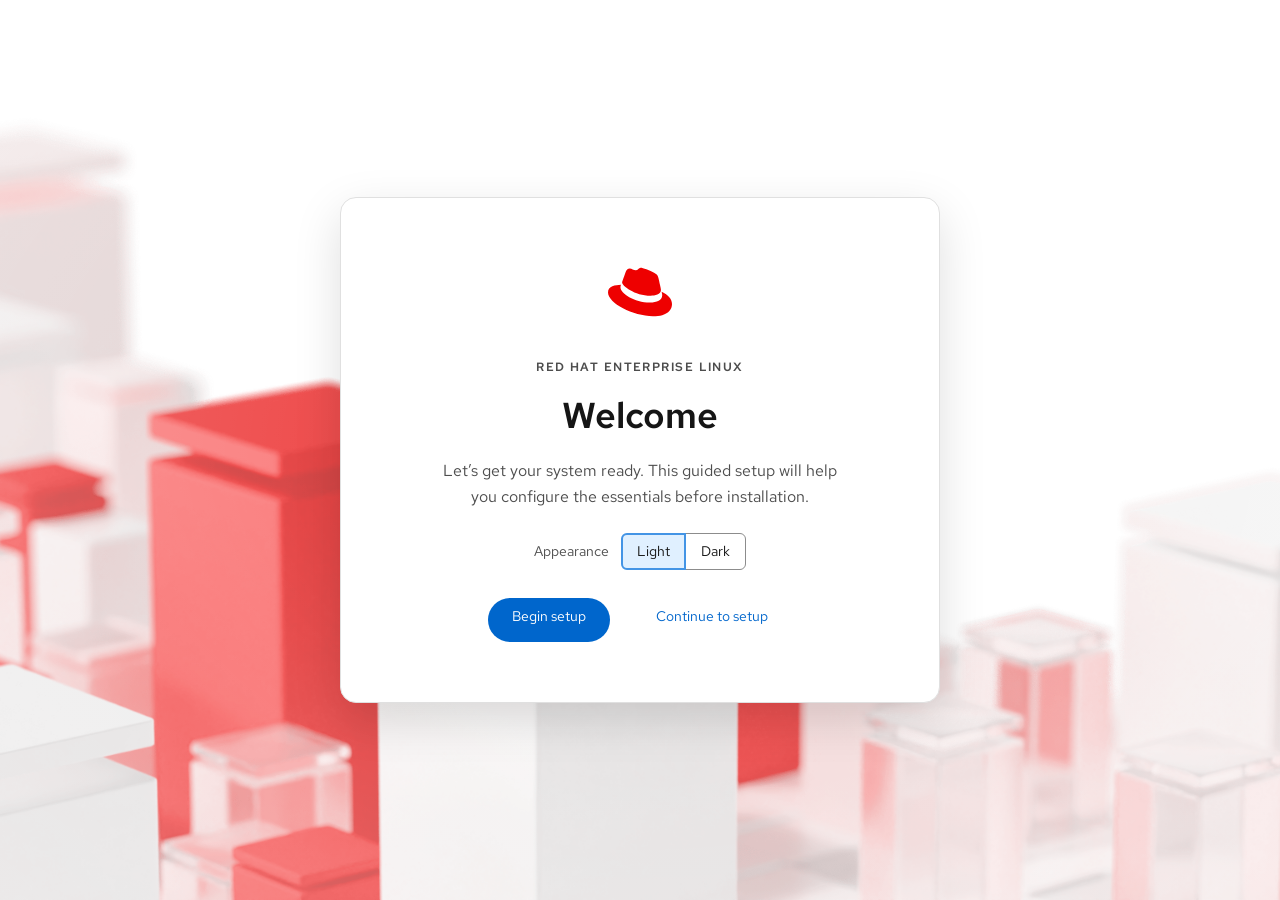
==== docs/index.html @ 62f46dc7 "Publish wizard from docs directory" ====
<!doctype html>
<html lang="en"><head><meta charset="utf-8"><meta name="viewport" content="width=device-width,initial-scale=1"><meta http-equiv="Content-Security-Policy" content="default-src 'self' data: blob:; connect-src 'none'; script-src 'self' 'unsafe-eval' 'unsafe-inline'; style-src 'self' 'unsafe-inline'; font-src 'self' data:; frame-src 'self'; form-action 'none'">
<title>Anaconda Web UI preview</title><link rel="stylesheet" href="./preview.css?v=layout-4"></head>
<body class="pf-m-redhat-font anaconda"><div id="app"></div><script src="./preview.js?v=wizard-nav-2"></script></body></html>
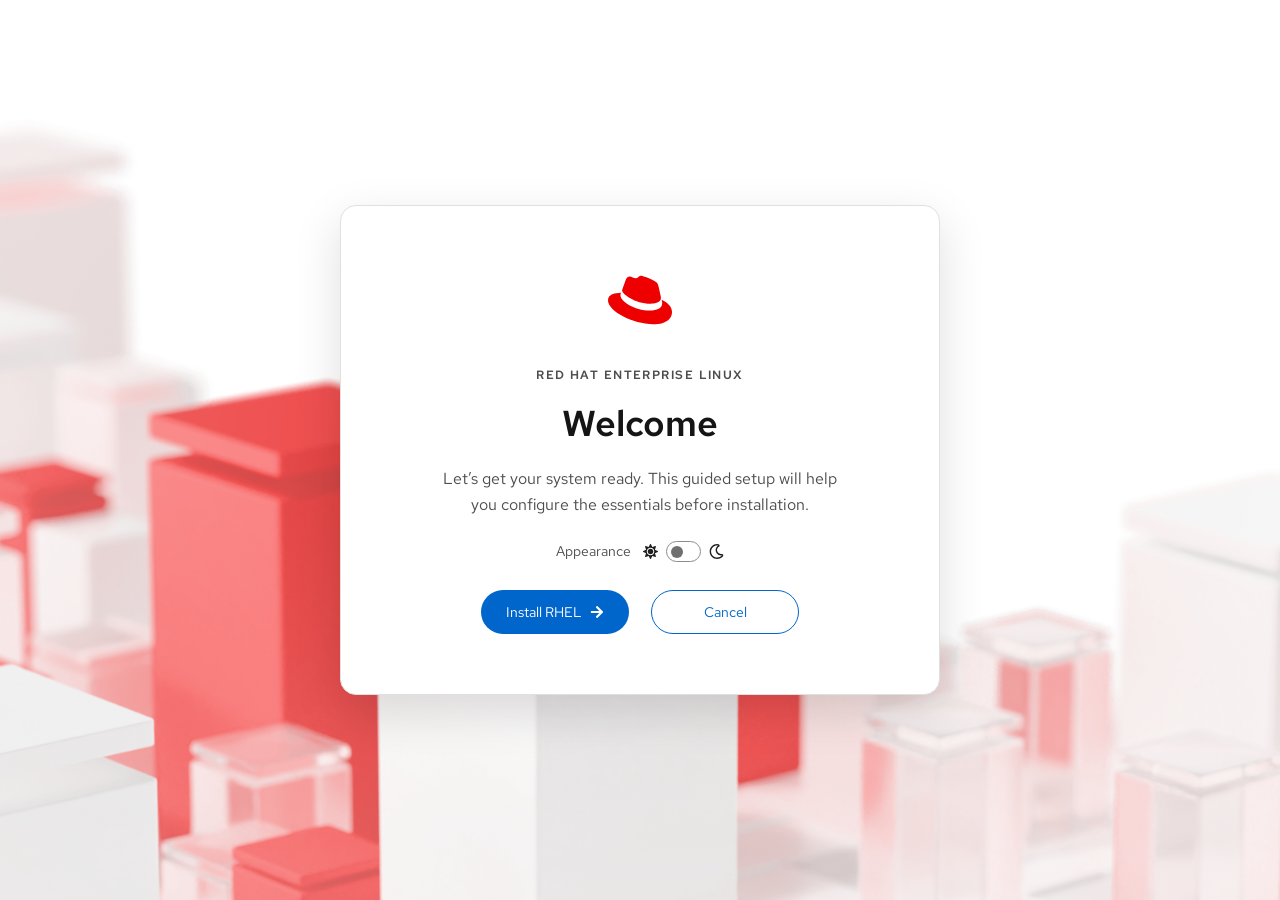
==== commit ef8d9be2: "Refine software selection and opening page" ====
--- a/docs/preview.css
+++ b/docs/preview.css
@@ -5366,6 +5366,159 @@
 .pf-v6-c-toggle-group__icon + .pf-v6-c-toggle-group__text,
 .pf-v6-c-toggle-group__text + .pf-v6-c-toggle-group__icon {
   margin-inline-start: var(--pf-v6-c-toggle-group__icon--text--MarginInlineStart);
+}
+
+/* node_modules/@patternfly/react-styles/css/components/Switch/switch.css */
+.pf-v6-c-switch {
+  --pf-v6-c-switch--FontSize: var(--pf-t--global--font--size--sm);
+  --pf-v6-c-switch--ColumnGap: var(--pf-t--global--spacer--sm);
+  --pf-v6-c-switch__toggle-icon--FontSize: calc(var(--pf-v6-c-switch--FontSize) * .625);
+  --pf-v6-c-switch__toggle-icon--Color: var(--pf-t--global--icon--color--on-brand--default);
+  --pf-v6-c-switch__toggle-icon--InsetInlineStart: calc(var(--pf-v6-c-switch--FontSize) * .4);
+  --pf-v6-c-switch__toggle-icon--Offset: 0.125rem;
+  --pf-v6-c-switch__input--disabled__toggle-icon--Color: var(--pf-t--global--icon--color--disabled);
+  --pf-v6-c-switch--LineHeight: var(--pf-t--global--font--line-height--body);
+  --pf-v6-c-switch--Height: auto;
+  --pf-v6-c-switch__input--checked__toggle--BackgroundColor: var(--pf-t--global--color--brand--default);
+  --pf-v6-c-switch__input--checked__toggle--before--TranslateX: calc(100% + var(--pf-v6-c-switch__toggle-icon--Offset));
+  --pf-v6-c-switch__input--checked__toggle--BorderColor: transparent;
+  --pf-v6-c-switch__input--checked__toggle--BorderWidth: var(--pf-t--global--border--width--high-contrast--regular);
+  --pf-v6-c-switch__input--checked__label--Color: var(--pf-t--global--text--color--regular);
+  --pf-v6-c-switch__input--not-checked__label--Color: var(--pf-t--global--text--color--subtle);
+  --pf-v6-c-switch__input--disabled__label--Color: var(--pf-t--global--text--color--disabled);
+  --pf-v6-c-switch__input--disabled__toggle--BackgroundColor: var(--pf-t--global--background--color--disabled--default);
+  --pf-v6-c-switch__input--disabled__toggle--BorderColor: var(--pf-t--global--border--color--high-contrast);
+  --pf-v6-c-switch__input--checked__toggle--before--BackgroundColor: var(--pf-t--global--icon--color--inverse);
+  --pf-v6-c-switch__input--not-checked__toggle--before--BackgroundColor: var(--pf-t--global--icon--color--subtle);
+  --pf-v6-c-switch__input--disabled__toggle--before--BackgroundColor: var(--pf-t--global--icon--color--on-disabled);
+  --pf-v6-c-switch__input--focus__toggle--OutlineWidth: var(--pf-t--global--border--width--strong);
+  --pf-v6-c-switch__input--focus__toggle--OutlineOffset: var(--pf-t--global--spacer--xs);
+  --pf-v6-c-switch__input--focus__toggle--OutlineColor: var(--pf-t--global--color--brand--default);
+  --pf-v6-c-switch__toggle--Height: calc(var(--pf-v6-c-switch--FontSize) * var(--pf-v6-c-switch--LineHeight));
+  --pf-v6-c-switch__toggle--BackgroundColor: var(--pf-t--global--background--color--control--default);
+  --pf-v6-c-switch__toggle--BorderColor: var(--pf-t--global--border--color--control--default);
+  --pf-v6-c-switch__toggle--BorderWidth: var(--pf-t--global--border--width--control--default);
+  --pf-v6-c-switch__toggle--BorderRadius: var(--pf-t--global--border--radius--pill);
+  --pf-v6-c-switch__toggle--before--Width: calc(var(--pf-v6-c-switch--FontSize) - var(--pf-v6-c-switch__toggle-icon--Offset));
+  --pf-v6-c-switch__toggle--before--Height: var(--pf-v6-c-switch__toggle--before--Width);
+  --pf-v6-c-switch__toggle--before--InsetInlineStart: calc((var(--pf-v6-c-switch__toggle--Height) - var(--pf-v6-c-switch__toggle--before--Height)) / 2);
+  --pf-v6-c-switch__toggle--before--BorderWidth: var(--pf-t--global--border--width--high-contrast--regular);
+  --pf-v6-c-switch__toggle--before--BorderRadius: var(--pf-t--global--border--radius--large);
+  --pf-v6-c-switch__toggle--before--TransitionTimingFunction: var(--pf-t--global--motion--timing-function--default);
+  --pf-v6-c-switch__toggle--before--TransitionDuration: var(--pf-t--global--motion--duration--md);
+  --pf-v6-c-switch__toggle--before--Transition: transform var(--pf-v6-c-switch__toggle--before--TransitionTimingFunction) var(--pf-v6-c-switch__toggle--before--TransitionDuration), background-color var(--pf-v6-c-switch__toggle--before--TransitionTimingFunction) var(--pf-v6-c-switch__toggle--before--TransitionDuration);
+  --pf-v6-c-switch__toggle--Width: calc(var(--pf-v6-c-switch__toggle--Height) + var(--pf-v6-c-switch__toggle-icon--Offset) + var(--pf-v6-c-switch__toggle--before--Width));
+}
+.pf-v6-c-switch {
+  position: relative;
+  display: inline-grid;
+  grid-template-columns: auto;
+  grid-auto-columns: 1fr;
+  column-gap: var(--pf-v6-c-switch--ColumnGap);
+  height: var(--pf-v6-c-switch--Height);
+  font-size: var(--pf-v6-c-switch--FontSize);
+  line-height: var(--pf-v6-c-switch--LineHeight);
+  vertical-align: middle;
+  cursor: pointer;
+}
+.pf-v6-c-switch.pf-m-reverse .pf-v6-c-switch__label,
+.pf-v6-c-switch.pf-m-reverse .pf-v6-c-switch__toggle {
+  grid-row: 1;
+}
+.pf-v6-c-switch.pf-m-reverse .pf-v6-c-switch__label {
+  grid-column: 1;
+}
+.pf-v6-c-switch__input {
+  position: absolute;
+  cursor: pointer;
+  opacity: 0;
+}
+.pf-v6-c-switch__input:focus-visible ~ .pf-v6-c-switch__toggle {
+  outline: var(--pf-v6-c-switch__input--focus__toggle--OutlineWidth) solid var(--pf-v6-c-switch__input--focus__toggle--OutlineColor);
+  outline-offset: var(--pf-v6-c-switch__input--focus__toggle--OutlineOffset);
+}
+.pf-v6-c-switch__input:checked ~ .pf-v6-c-switch__label {
+  color: var(--pf-v6-c-switch__input--checked__label--Color);
+}
+.pf-v6-c-switch__input:checked ~ .pf-v6-c-switch__toggle {
+  --pf-v6-c-switch__toggle--BorderWidth: var(--pf-v6-c-switch__input--checked__toggle--BorderWidth);
+  --pf-v6-c-switch__toggle--BorderColor: var(--pf-v6-c-switch__input--checked__toggle--BorderColor);
+  background-color: var(--pf-v6-c-switch__input--checked__toggle--BackgroundColor);
+}
+.pf-v6-c-switch__input:checked ~ .pf-v6-c-switch__toggle::before {
+  transform: translate(var(--pf-v6-c-switch__input--checked__toggle--before--TranslateX), -50%);
+}
+:where(.pf-v6-m-dir-rtl, [dir=rtl]) .pf-v6-c-switch__input:checked ~ .pf-v6-c-switch__toggle::before {
+  transform: translate(calc(var(--pf-v6-c-switch__input--checked__toggle--before--TranslateX) * var(--pf-v6-global--inverse--multiplier)), -50%);
+}
+.pf-v6-c-switch__input:checked ~ .pf-v6-c-switch__toggle::before {
+  background-color: var(--pf-v6-c-switch__input--checked__toggle--before--BackgroundColor);
+}
+.pf-v6-c-switch__input:not(:checked) ~ .pf-v6-c-switch__label {
+  color: var(--pf-v6-c-switch__input--not-checked__label--Color);
+}
+.pf-v6-c-switch__input:not(:checked) ~ .pf-v6-c-switch__toggle .pf-v6-c-switch__toggle-icon {
+  display: none;
+}
+.pf-v6-c-switch__input:disabled {
+  cursor: not-allowed;
+}
+.pf-v6-c-switch__input:disabled ~ .pf-v6-c-switch__label {
+  color: var(--pf-v6-c-switch__input--disabled__label--Color);
+  cursor: not-allowed;
+}
+.pf-v6-c-switch__input:disabled ~ .pf-v6-c-switch__toggle {
+  --pf-v6-c-switch__toggle-icon--Color: var(--pf-v6-c-switch__input--disabled__toggle-icon--Color);
+  --pf-v6-c-switch__toggle--BorderColor: var(--pf-v6-c-switch__input--disabled__toggle--BorderColor);
+  cursor: not-allowed;
+  background-color: var(--pf-v6-c-switch__input--disabled__toggle--BackgroundColor);
+}
+.pf-v6-c-switch__input:disabled ~ .pf-v6-c-switch__toggle::before {
+  background-color: var(--pf-v6-c-switch__input--disabled__toggle--before--BackgroundColor);
+}
+.pf-v6-c-switch__toggle {
+  position: relative;
+  display: inline-block;
+  width: var(--pf-v6-c-switch__toggle--Width);
+  height: var(--pf-v6-c-switch__toggle--Height);
+  background-color: var(--pf-v6-c-switch__toggle--BackgroundColor);
+  border-radius: var(--pf-v6-c-switch__toggle--BorderRadius);
+}
+.pf-v6-c-switch__toggle::before {
+  position: absolute;
+  inset-block-start: 50%;
+  inset-inline-start: var(--pf-v6-c-switch__toggle--before--InsetInlineStart);
+  display: block;
+  width: var(--pf-v6-c-switch__toggle--before--Width);
+  height: var(--pf-v6-c-switch__toggle--before--Height);
+  content: "";
+  background-color: var(--pf-v6-c-switch__input--not-checked__toggle--before--BackgroundColor);
+  border: var(--pf-v6-c-switch__toggle--before--BorderWidth) solid transparent;
+  border-radius: var(--pf-v6-c-switch__toggle--before--BorderRadius);
+  transform: translateY(-50%);
+  transition: var(--pf-v6-c-switch__toggle--before--Transition);
+}
+.pf-v6-c-switch__toggle::after {
+  position: absolute;
+  inset: 0;
+  content: "";
+  border: var(--pf-v6-c-switch__toggle--BorderWidth) solid var(--pf-v6-c-switch__toggle--BorderColor);
+  border-radius: var(--pf-v6-c-switch__toggle--BorderRadius);
+}
+.pf-v6-c-switch__toggle-icon {
+  position: absolute;
+  inset-block-start: 0;
+  inset-block-end: 0;
+  inset-inline-start: var(--pf-v6-c-switch__toggle-icon--InsetInlineStart);
+  display: flex;
+  align-items: center;
+  font-size: var(--pf-v6-c-switch__toggle-icon--FontSize);
+  color: var(--pf-v6-c-switch__toggle-icon--Color);
+}
+.pf-v6-c-switch__label {
+  display: inline-block;
+  grid-column: 2;
+  vertical-align: top;
 }
 
 /* node_modules/@patternfly/react-styles/css/components/Card/card.css */
@@ -48669,6 +48822,19 @@
   color: var(--pf-t--global--text--color--subtle);
   font-size: 14px;
 }
+.appearance-switch {
+  display: inline-flex;
+  align-items: center;
+  gap: 8px;
+  color: var(--pf-t--global--icon--color--regular);
+}
+.appearance-switch > svg {
+  width: 15px;
+  height: 15px;
+}
+.appearance-switch .pf-v6-c-switch {
+  margin: 0;
+}
 .welcome-actions {
   display: flex;
   flex-wrap: wrap;
@@ -48677,7 +48843,12 @@
   gap: 12px 22px;
 }
 .welcome-actions .pf-v6-c-button {
+  display: inline-flex;
+  min-width: 148px;
   min-height: 44px;
+  align-items: center;
+  justify-content: center;
+  line-height: 1;
   padding-inline: 24px;
 }
 .completion-card .pf-v6-c-button {
@@ -48843,7 +49014,7 @@
   margin-bottom: 8px;
   color: var(--pf-t--global--text--color--regular);
   font-size: 14px;
-  font-weight: 600;
+  font-weight: 500;
 }
 .source-row {
   margin-bottom: 12px;
@@ -48917,6 +49088,9 @@
 .software-section h2 {
   margin: 0;
 }
+h2 {
+  font-size: 12pt !important;
+}
 .software-section > p {
   margin: 5px 0 14px;
   color: var(--pf-t--global--text--color--subtle);
@@ -48928,11 +49102,29 @@
 }
 .software-section .pf-v6-c-form__label-text {
   font-size: var(--pf-t--global--font--size--body--default);
-  font-weight: var(--pf-t--global--font--weight--body--bold);
+  font-weight: 500;
+}
+.software-table-concept > .software-section:first-of-type {
+  border-bottom: 0;
 }
 .software-recommendations {
   width: min(100%, 680px);
   margin: 0 0 var(--pf-t--global--spacer--md);
+}
+.software-recommendations,
+.environment-software-alert {
+  --pf-v6-c-alert--BorderColor: var(--pf-t--global--border--color--brand--default);
+  --pf-v6-c-alert__icon--Color: var(--pf-t--global--icon--color--regular);
+}
+.software-recommendations .pf-v6-c-alert__title,
+.environment-software-alert .pf-v6-c-alert__title {
+  font-size: var(--pf-t--global--font--size--body--default);
+  font-weight: 500;
+}
+.software-recommendations .pf-v6-c-alert__icon svg,
+.environment-software-alert .pf-v6-c-alert__icon svg {
+  width: 14px;
+  height: 14px;
 }
 .software-recommendations p {
   margin: 0;
@@ -48952,8 +49144,8 @@
 }
 .software-recommendation-item strong {
   display: block;
-  font-size: var(--pf-t--global--font--size--body--default);
-  font-weight: var(--pf-t--global--font--weight--body--bold);
+  font-size: var(--pf-t--global--font--size--body--sm);
+  font-weight: 500;
 }
 .software-recommendation-item .pf-v6-c-button {
   flex: none;
@@ -49011,6 +49203,41 @@
   max-width: 580px;
   white-space: normal;
 }
+.environment-select {
+  width: min(100%, 680px);
+}
+.environment-select-toggle {
+  display: flex;
+  width: min(100%, 680px);
+  height: 42px;
+  align-items: center;
+  justify-content: space-between;
+  gap: 10px;
+  padding: 0 14px;
+  border: 1px solid var(--pf-t--global--border--color--control--default);
+  border-radius: 6px;
+  background: var(--pf-t--global--background--color--primary--default);
+  color: var(--pf-t--global--text--color--regular);
+  font: inherit;
+  text-align: left;
+  cursor: pointer;
+}
+.environment-select-toggle:focus-visible {
+  outline: 2px solid var(--pf-t--global--border--color--clicked);
+  outline-offset: -2px;
+}
+.environment-select-toggle svg {
+  width: 14px;
+  height: 14px;
+  flex: none;
+}
+.environment-select .pf-v6-c-menu {
+  width: min(680px, 100vw - 96px);
+}
+.environment-select .pf-v6-c-menu__item-description {
+  max-width: 580px;
+  white-space: normal;
+}
 .selected-software-table {
   width: 100%;
   margin-top: 18px;
@@ -49024,8 +49251,8 @@
 .selected-software-table strong {
   display: block;
   font-family: var(--pf-t--global--font--family--body);
-  font-size: var(--pf-t--global--font--size--body--default);
-  font-weight: var(--pf-t--global--font--weight--body--bold);
+  font-size: var(--pf-t--global--font--size--body--sm);
+  font-weight: 500;
 }
 .selected-software-table p {
   max-width: 760px;
@@ -49058,6 +49285,28 @@
   width: min(100%, 760px);
   margin-top: var(--pf-t--global--spacer--lg);
 }
+.environment-table-title {
+  display: flex;
+  align-items: center;
+  gap: 4px;
+  margin: 0;
+  font-size: var(--pf-t--global--font--size--body--default) !important;
+  font-weight: 500;
+}
+.environment-table-title svg,
+.software-heading-icon {
+  width: 14px;
+  height: 14px;
+  flex: none;
+}
+.environment-table-title svg {
+  color: var(--pf-t--global--icon--color--regular);
+}
+.software-heading-icon {
+  margin-inline-end: 4px;
+  color: var(--pf-t--global--icon--color--regular);
+  vertical-align: -2px;
+}
 .environment-software-alert > .pf-v6-c-alert__description > p {
   margin: 0 0 var(--pf-t--global--spacer--sm);
   font-size: var(--pf-t--global--font--size--body--sm);
@@ -49090,8 +49339,8 @@
   font-size: var(--pf-t--global--font--size--body--sm);
 }
 .environment-software-table .pf-v6-c-check__label {
-  font-size: var(--pf-t--global--font--size--body--default);
-  font-weight: var(--pf-t--global--font--weight--body--bold);
+  font-size: var(--pf-t--global--font--size--body--sm);
+  font-weight: 500;
 }
 .software-tab-content .pf-v6-c-search-input {
   max-width: 100%;
@@ -49106,8 +49355,8 @@
   border-bottom: 1px solid var(--pf-t--global--border--color--default);
 }
 .software-checklist .pf-v6-c-check__label {
-  font-size: var(--pf-t--global--font--size--body--default);
-  font-weight: var(--pf-t--global--font--weight--body--bold);
+  font-size: var(--pf-t--global--font--size--body--sm);
+  font-weight: 500;
 }
 .software-checklist .pf-v6-c-check__description {
   font-size: var(--pf-t--global--font--size--body--sm);
